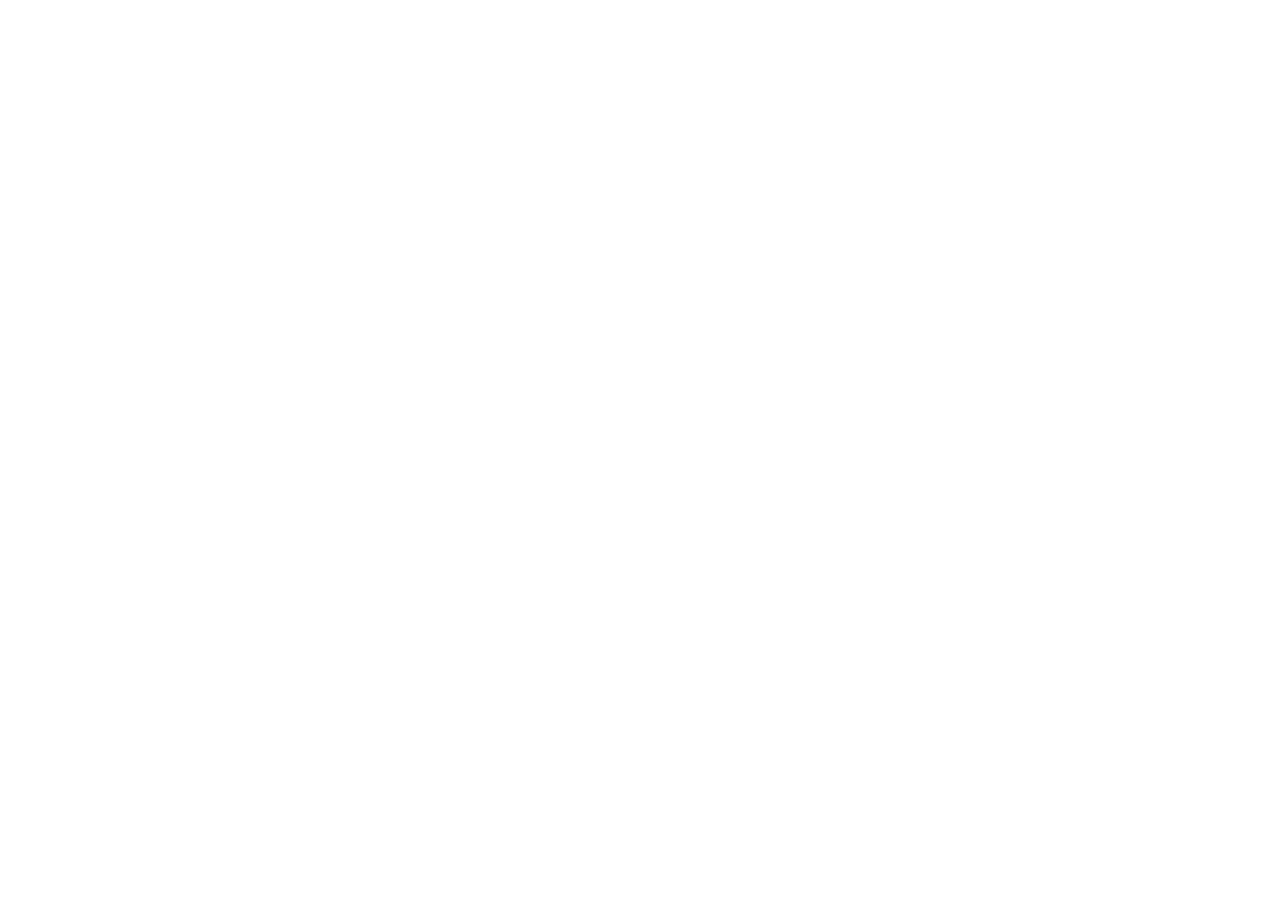
==== index.html @ 750d5a58 "file set up" ====
<!DOCTYPE html>
<html lang="en">
<head>
    <meta charset="UTF-8">
    <meta http-equiv="X-UA-Compatible" content="IE=edge">
    <meta name="viewport" content="width=device-width, initial-scale=1.0">
    <title>Calculator</title>
    <script src="static/script.js"></script>
    <link rel="stylesheet" href="static/style.css">
</head>
<body>
</body>
</html>
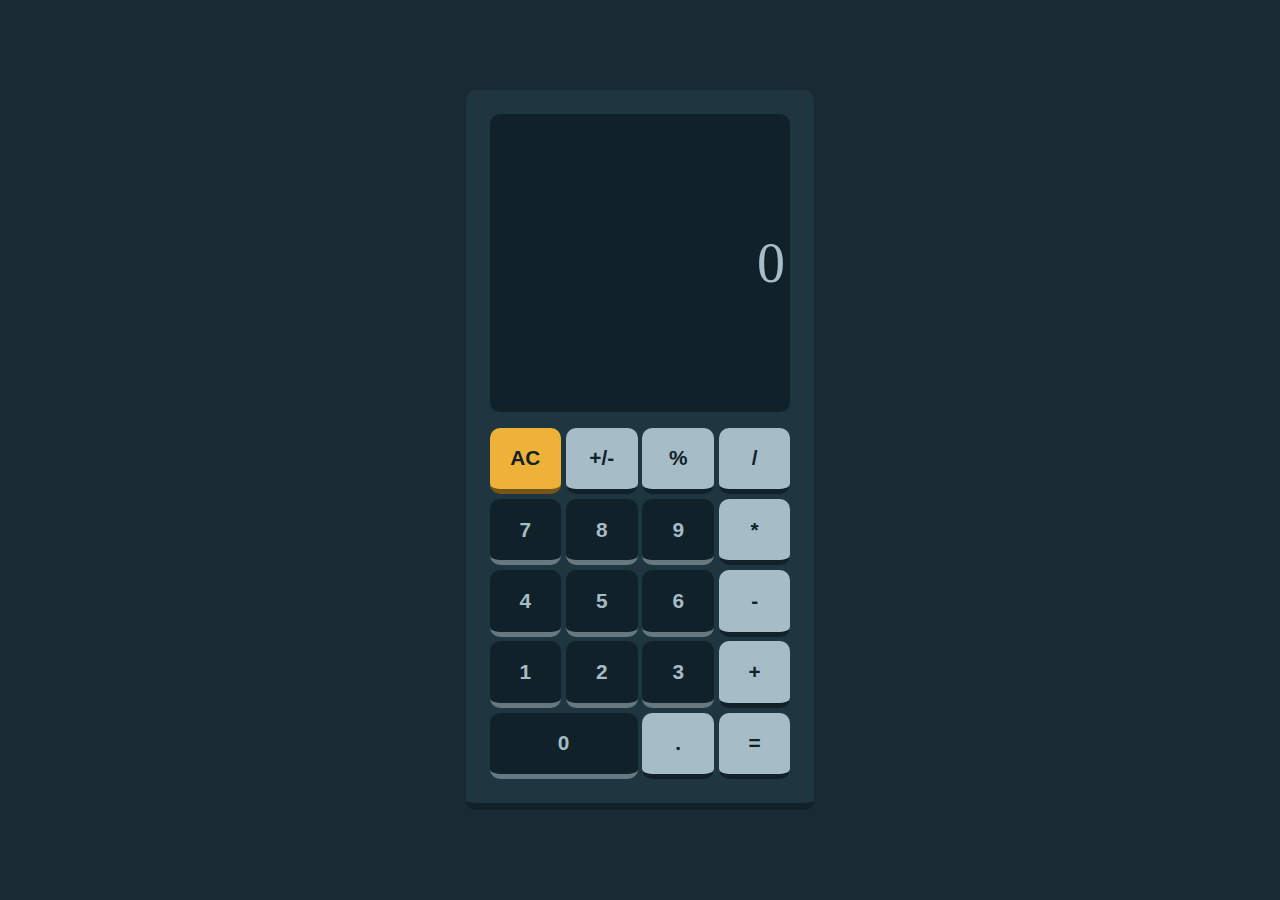
==== commit 0bdbaf27: "static style done" ====
--- a/index.html
+++ b/index.html
@@ -9,5 +9,33 @@
     <link rel="stylesheet" href="static/style.css">
 </head>
 <body>
+    <main class="calculator-container">
+        <div class="calculator">
+            <div class="screen">0</div>
+            <div class="keypad">
+                <button id="AC">AC</button>
+                <button class="operator">+/-</button>
+                <button class="operator">%</button>
+                <button class="operator">/</button>
+                <button>7</button>
+                <button>8</button>
+                <button>9</button>
+                <button class="operator">*</button>
+                <button>4</button>
+                <button>5</button>
+                <button>6</button>
+                <button class="operator">-</button>
+                <button>1</button>
+                <button>2</button>
+                <button>3</button>
+                <button class="operator">+</button>
+                <button id="zero">0</button>
+                <button class="operator">.</button>
+                <button class="operator">=</button>
+            </div>
+        </div>
+    </main>
+
+
 </body>
 </html>--- a/static/style.css
+++ b/static/style.css
@@ -0,0 +1,85 @@
+:root{
+    --color-1: #192a32;
+    --color-2: #5bc4bf;
+    --color-3: #efb238;
+    --color-4: #a6bcc6;
+    --color-5: #11212a;
+    --color-6: #1f3540;
+    --color-7: #1a2c35;
+}
+
+*{
+    margin: 0;
+    padding: 0;
+    box-sizing: border-box;
+}
+
+
+body{
+    background-color: var(--color-1);
+    color: var(--color-4);
+}
+
+.calculator-container{
+    display: flex;
+    align-items: center;
+    justify-content: center;
+    height: 100vh;
+}
+
+.calculator{
+    display: flex;
+    flex-direction: column;
+    background-color: var(--color-6);
+    gap: 1em;
+    padding: 1.5em;
+    height: 80vh;
+    max-width: 40%;
+    border-radius: 10px;
+    border-bottom: 7px solid var(--color-5);
+}
+
+.screen{
+    display: flex;
+    align-items: center;
+    justify-content: flex-end;
+    background-color: var(--color-5);
+    flex: 1 1 auto;
+    border-radius: 10px;
+    font-size: 3.5rem;
+    padding: 0 .1em;
+}
+
+.keypad{
+    display: grid; 
+    min-width: 100%;
+    grid-template-columns: 1fr 1fr 1fr 1fr;
+    gap: .3em;
+}
+
+button{
+    padding: .9em 1em;
+    border-radius: 10px;
+    border: none;
+    background-color: var(--color-5);
+    color: var(--color-4);
+    border-bottom: 5px solid #667981;
+    font-size: 1.3rem;
+    font-weight: bolder;
+}
+
+#AC{
+    background-color: var(--color-3);
+    color: var(--color-5);
+    border-bottom: 5px solid #74561b;
+}
+
+#zero{
+    grid-column: 1/3;
+}
+
+.operator{
+    background-color: var(--color-4);
+    color: var(--color-5);
+    border-bottom: 5px solid var(--color-5);
+}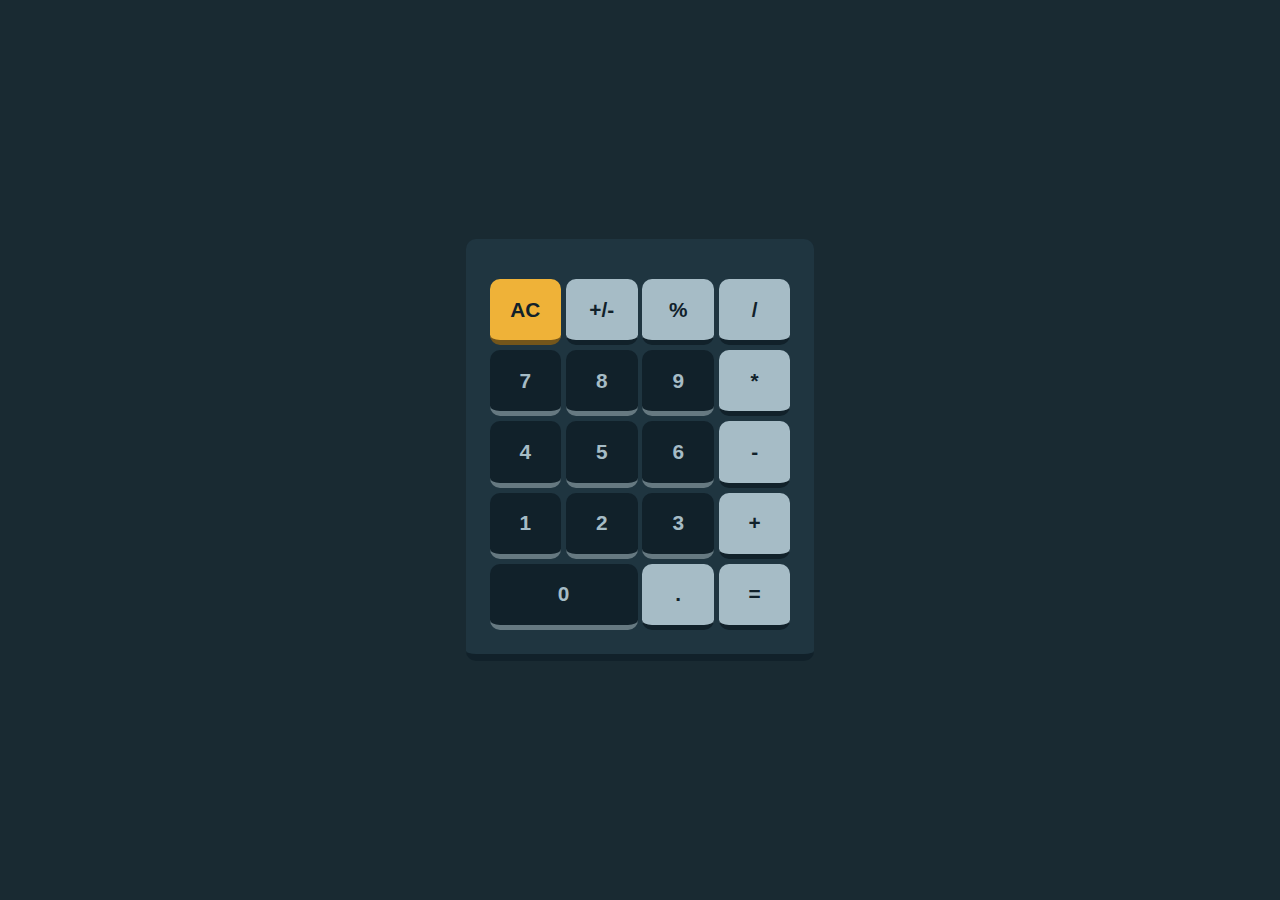
==== commit 790dcc63: "Buggy approach" ====
--- a/index.html
+++ b/index.html
@@ -5,33 +5,33 @@
     <meta http-equiv="X-UA-Compatible" content="IE=edge">
     <meta name="viewport" content="width=device-width, initial-scale=1.0">
     <title>Calculator</title>
-    <script src="static/script.js"></script>
+    <script src="static/script.js" defer></script>
     <link rel="stylesheet" href="static/style.css">
 </head>
 <body>
     <main class="calculator-container">
         <div class="calculator">
-            <div class="screen">0</div>
+            <div class="screen"></div>
             <div class="keypad">
                 <button id="AC">AC</button>
-                <button class="operator">+/-</button>
-                <button class="operator">%</button>
-                <button class="operator">/</button>
-                <button>7</button>
-                <button>8</button>
-                <button>9</button>
-                <button class="operator">*</button>
-                <button>4</button>
-                <button>5</button>
-                <button>6</button>
-                <button class="operator">-</button>
-                <button>1</button>
-                <button>2</button>
-                <button>3</button>
-                <button class="operator">+</button>
-                <button id="zero">0</button>
-                <button class="operator">.</button>
-                <button class="operator">=</button>
+                <button class="semi-operator" id="change-sign">+/-</button>
+                <button class="semi-operator" id="percentage">%</button>
+                <button class="operator" id="division">/</button>
+                <button class="number">7</button>
+                <button class="number">8</button>
+                <button class="number">9</button>
+                <button class="operator" id="multiply">*</button>
+                <button class="number">4</button>
+                <button class="number">5</button>
+                <button class="number">6</button>
+                <button class="operator" id="subtraction">-</button>
+                <button class="number">1</button>
+                <button class="number">2</button>
+                <button class="number">3</button>
+                <button class="operator" id="addition">+</button>
+                <button class="number" id="zero">0</button>
+                <button class="semi-operator" id="period">.</button>
+                <button class="operator" id="equal">=</button>
             </div>
         </div>
     </main>
--- a/static/style.css
+++ b/static/style.css
@@ -33,7 +33,7 @@
     background-color: var(--color-6);
     gap: 1em;
     padding: 1.5em;
-    height: 80vh;
+    max-height: 85vh;
     max-width: 40%;
     border-radius: 10px;
     border-bottom: 7px solid var(--color-5);
@@ -58,6 +58,7 @@
 }
 
 button{
+    transition: 0.1s;
     padding: .9em 1em;
     border-radius: 10px;
     border: none;
@@ -68,18 +69,59 @@
     font-weight: bolder;
 }
 
+button:hover{
+    border-bottom: 3px solid #667981;
+    background-color: #121e25;
+}
+
+
+button:active{
+    border-bottom: 3px solid #fff;
+    background-color: var(--color-5);
+}
+
 #AC{
     background-color: var(--color-3);
     color: var(--color-5);
     border-bottom: 5px solid #74561b;
 }
 
+#AC:hover{
+    background-color: #b98723;
+    border-bottom: 3px solid #74561b;
+}
+
+#AC:active{
+    background-color: var(--color-3);
+    border-bottom: 3px solid var(--color-2);
+}
+
 #zero{
     grid-column: 1/3;
 }
 
+.semi-operator,
 .operator{
     background-color: var(--color-4);
     color: var(--color-5);
     border-bottom: 5px solid var(--color-5);
+}
+
+.semi-operator:hover,
+.operator:hover{
+    background-color:  #859ca7;
+    border-bottom: 3px solid var(--color-5);
+}
+
+.semi-operator:active,
+.operator:active{
+    background-color: var(--color-4);
+    border-bottom: 3px solid #838383;
+}
+
+@media (max-width:850px){
+    .calculator{
+        max-width: 100%;
+    }
+
 }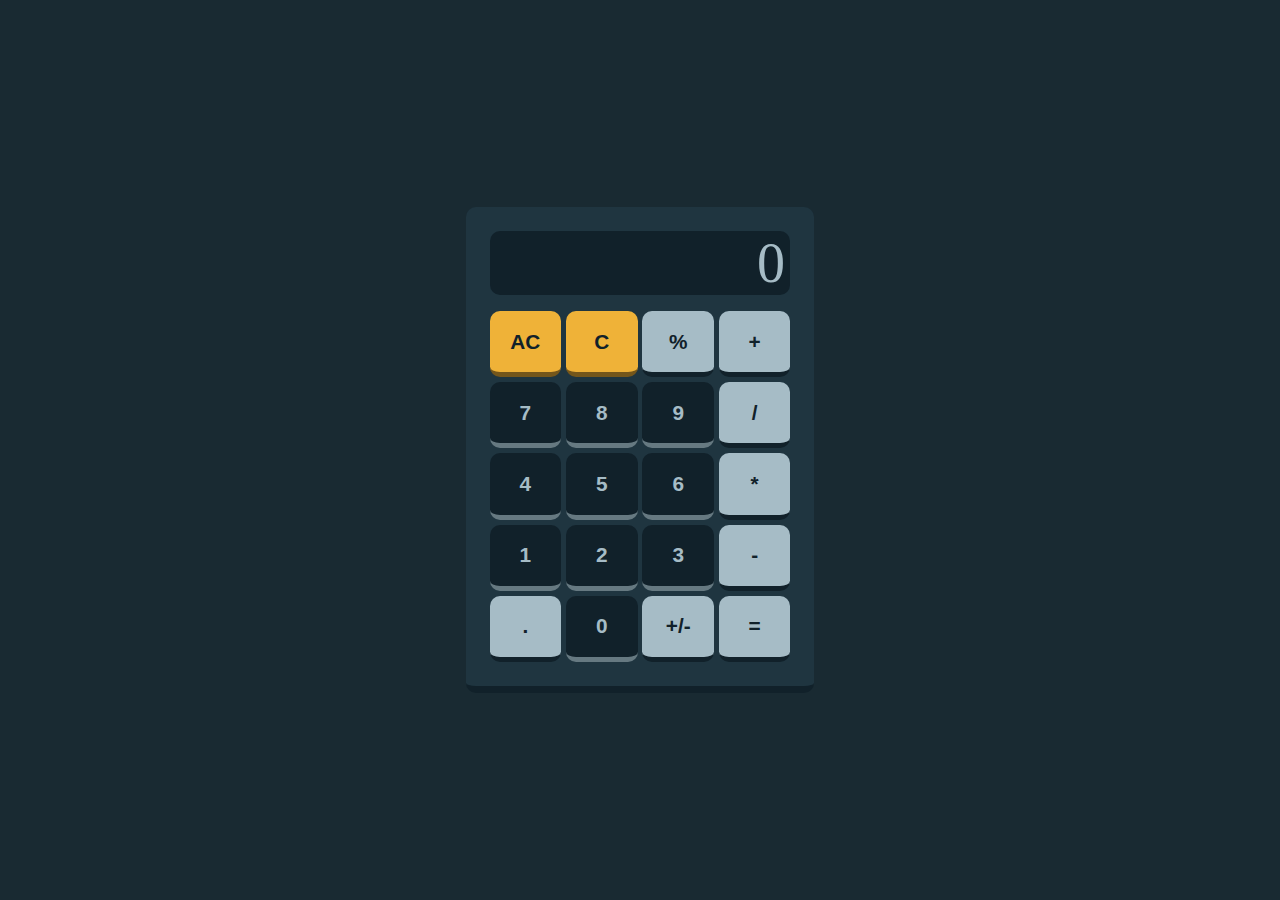
==== commit 7720e967: "Alpha version" ====
--- a/index.html
+++ b/index.html
@@ -11,26 +11,27 @@
 <body>
     <main class="calculator-container">
         <div class="calculator">
-            <div class="screen"></div>
+            <div class="screen">0</div>
             <div class="keypad">
                 <button id="AC">AC</button>
-                <button class="semi-operator" id="change-sign">+/-</button>
+                <button id="CL">C</button>
                 <button class="semi-operator" id="percentage">%</button>
-                <button class="operator" id="division">/</button>
+                <button class="operator" id="addition">+</button>
                 <button class="number">7</button>
                 <button class="number">8</button>
                 <button class="number">9</button>
-                <button class="operator" id="multiply">*</button>
+                <button class="operator" id="division">/</button>
                 <button class="number">4</button>
                 <button class="number">5</button>
                 <button class="number">6</button>
-                <button class="operator" id="subtraction">-</button>
+                <button class="operator" id="multiply">*</button>
                 <button class="number">1</button>
                 <button class="number">2</button>
                 <button class="number">3</button>
-                <button class="operator" id="addition">+</button>
-                <button class="number" id="zero">0</button>
+                <button class="operator" id="subtraction">-</button>
                 <button class="semi-operator" id="period">.</button>
+                <button class="number">0</button>
+                <button class="semi-operator" id="change-sign">+/-</button>
                 <button class="operator" id="equal">=</button>
             </div>
         </div>
--- a/static/style.css
+++ b/static/style.css
@@ -80,24 +80,23 @@
     background-color: var(--color-5);
 }
 
-#AC{
+#AC
+,#CL{
     background-color: var(--color-3);
     color: var(--color-5);
     border-bottom: 5px solid #74561b;
 }
 
-#AC:hover{
+#AC:hover
+,#CL:hover{
     background-color: #b98723;
     border-bottom: 3px solid #74561b;
 }
 
-#AC:active{
+#AC:active
+,#CL:active{
     background-color: var(--color-3);
     border-bottom: 3px solid var(--color-2);
-}
-
-#zero{
-    grid-column: 1/3;
 }
 
 .semi-operator,
